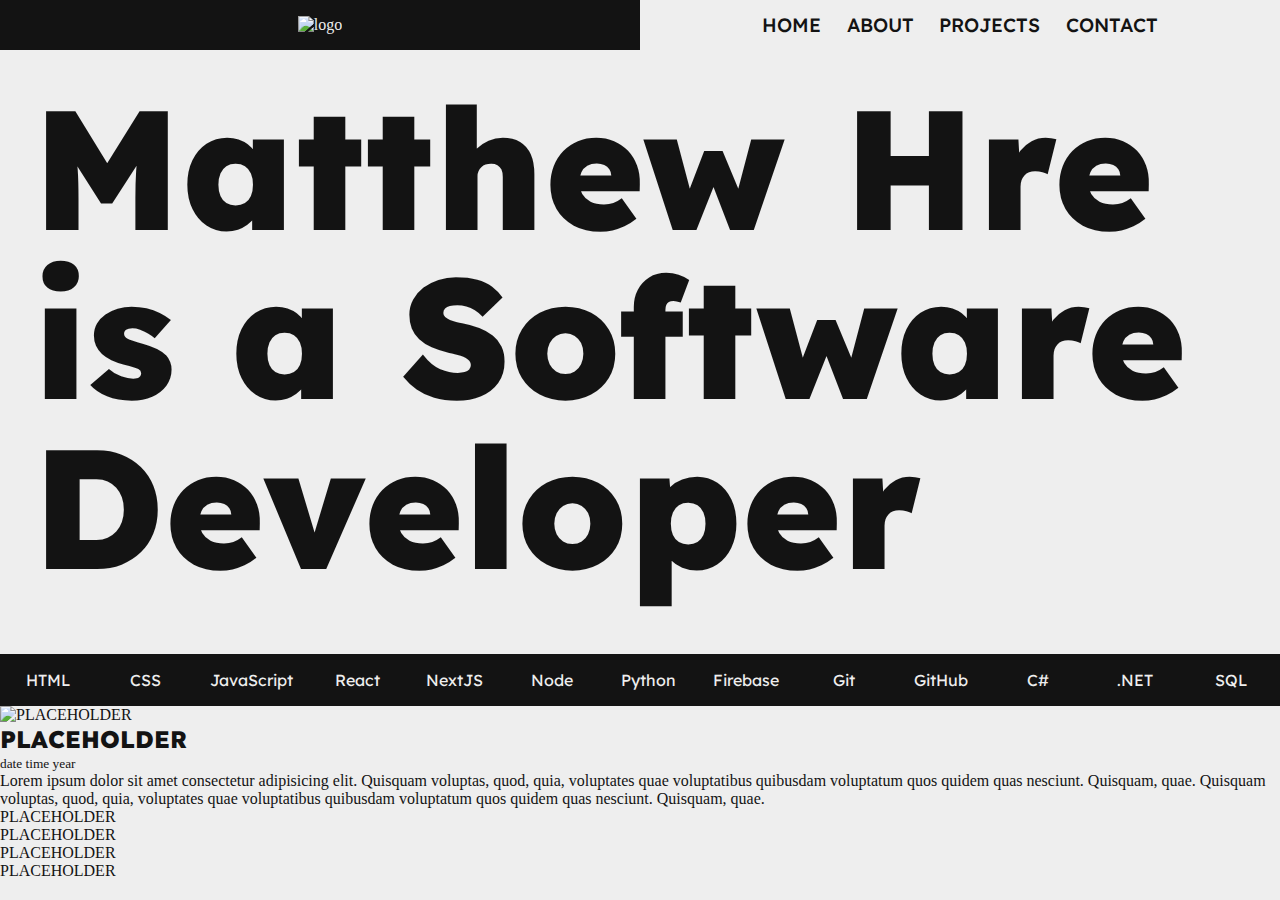
==== index.html @ 347c9e9a "added basic hero page" ====
<!DOCTYPE html>
<html lang="en">
  <head>
    <meta charset="UTF-8" />
    <meta http-equiv="X-UA-Compatible" content="IE=edge" />
    <meta name="viewport" content="width=device-width, initial-scale=1.0" />
    <link rel="stylesheet" href="/style/general.css" />
    <link rel="stylesheet" href="/style/index.css" />
    <title>Matthew Hre</title>
  </head>
  <body class="flex flex-column flex-center">
    <header>
      <div class="flex flex-center logo">
        <img src="/images/logo.png" alt="logo" />
      </div>
      <nav class="flex flex-center">
        <ul class="flex flex-row">
          <li><a href="/index.html">Home</a></li>
          <li><a href="/about.html">About</a></li>
          <li><a href="/projects.html">Projects</a></li>
          <li><a href="/contact.html">Contact</a></li>
        </ul>
      </nav>
    </header>
    <div class="hero">
      <h1>Matthew Hre is a Software Developer</h1>
    </div>
    <div class="technologies">
      <ul>
        <li>HTML</li>
        <li>CSS</li>
        <li>JavaScript</li>
        <li>React</li>
        <li>NextJS</li>
        <li>Node</li>
        <li>Python</li>
        <li>Firebase</li>
        <li>Git</li>
        <li>GitHub</li>
        <li>C#</li>
        <li>.NET</li>
        <li>SQL</li>
      </ul>
    </div>
    <main>
      <article>
        <img src="/images/PLACEHOLDER.jpg" alt="PLACEHOLDER" />
        <div>
          <h2>PLACEHOLDER</h2>
          <small>date time year</small>
          <p>
            Lorem ipsum dolor sit amet consectetur adipisicing elit. Quisquam
            voluptas, quod, quia, voluptates quae voluptatibus quibusdam
            voluptatum quos quidem quas nesciunt. Quisquam, quae. Quisquam
            voluptas, quod, quia, voluptates quae voluptatibus quibusdam
            voluptatum quos quidem quas nesciunt. Quisquam, quae.
          </p>
          <ul>
            <li>PLACEHOLDER</li>
            <li>PLACEHOLDER</li>
            <li>PLACEHOLDER</li>
            <li>PLACEHOLDER</li>
          </ul>
        </div>
      </article>
    </main>
  </body>
</html>
---- style/general.css ----
@import url("https://fonts.googleapis.com/css2?family=Lexend+Deca:wght@300;500;800&display=swap");

:root {
  --primary-color: #131313;
  --secondary-color: #eee;
  --primary-font: "Lexend Deca", sans-serif;
}

* {
  box-sizing: border-box;
  margin: 0;
  padding: 0;
  color: var(--primary-color);
}

body {
  background-color: var(--secondary-color);
}

h1,
h2,
h3,
h4,
h5,
h6 {
  font-family: "Lexend Deca", sans-serif;
  font-weight: 800;
}

.flex {
  display: flex;
}

.flex-column {
  flex-direction: column;
}

.flex-center {
  align-items: center;
  justify-content: center;
}

.flex-row {
  flex-direction: row;
}

header {
  display: grid;
  grid-template-columns: 1fr 1fr;
  grid-template-rows: 1fr;
  width: 100%;
}

header .logo {
  display: flex;
  align-items: center;
  justify-content: center;
  background-color: var(--primary-color);
}

header .logo img {
  color: var(--secondary-color);
}

header nav {
  display: flex;
  align-items: center;
  justify-content: center;
}

header nav ul {
  display: flex;
  align-items: center;
  justify-content: center;
}

header nav ul li {
  list-style: none;
  padding: 0.8rem;
}

header nav ul li a {
  text-decoration: none;
  text-transform: uppercase;
  font-size: 0.8rem;
  font-weight: 300;
  font-family: "Lexend Deca", sans-serif;
  color: var(--primary-color);
  font-size: 1.2rem;
  font-weight: 500;
}

header nav ul li a:hover {
  text-decoration: underline;
}

@media (max-width: 768px) {
  header {
    display: flex;
    flex-direction: column;
  }
  header .logo {
    width: 100%;
  }
  header nav {
    width: 100%;
  }
  header nav ul {
    display: flex;
    flex-direction: column;
    align-items: center;
    justify-content: center;
  }
  header nav ul li {
    padding: 1rem;
  }
}
---- style/index.css ----
:root {
  --primary-color: #131313;
  --secondary-color: #eee;
  --primary-font: "Lexend Deca", sans-serif;
}

.hero {
  padding: 2rem;
}

.hero h1 {
  font-size: clamp(4.375rem, 1.5461rem + 11.3158vw, 15.125rem);
  line-height: clamp(4.375rem, 1.5461rem + 11.3158vw, 15.125rem);
  padding-bottom: 2rem;
}

.technologies {
  background-color: var(--primary-color);
  width: 100%;
}

.technologies ul {
  display: flex;
  justify-content: space-around;
  padding: 0;
}

.technologies li {
  list-style: none;
  color: var(--secondary-color);
  padding: 1rem;
  font-family: var(--primary-font);
  width: 100%;
  text-align: center;
  transition: all 0.3s ease-in-out;
}

.technologies li:hover {
  background-color: var(--secondary-color);
  color: var(--primary-color);
  width: 150%;
  cursor: pointer;
}
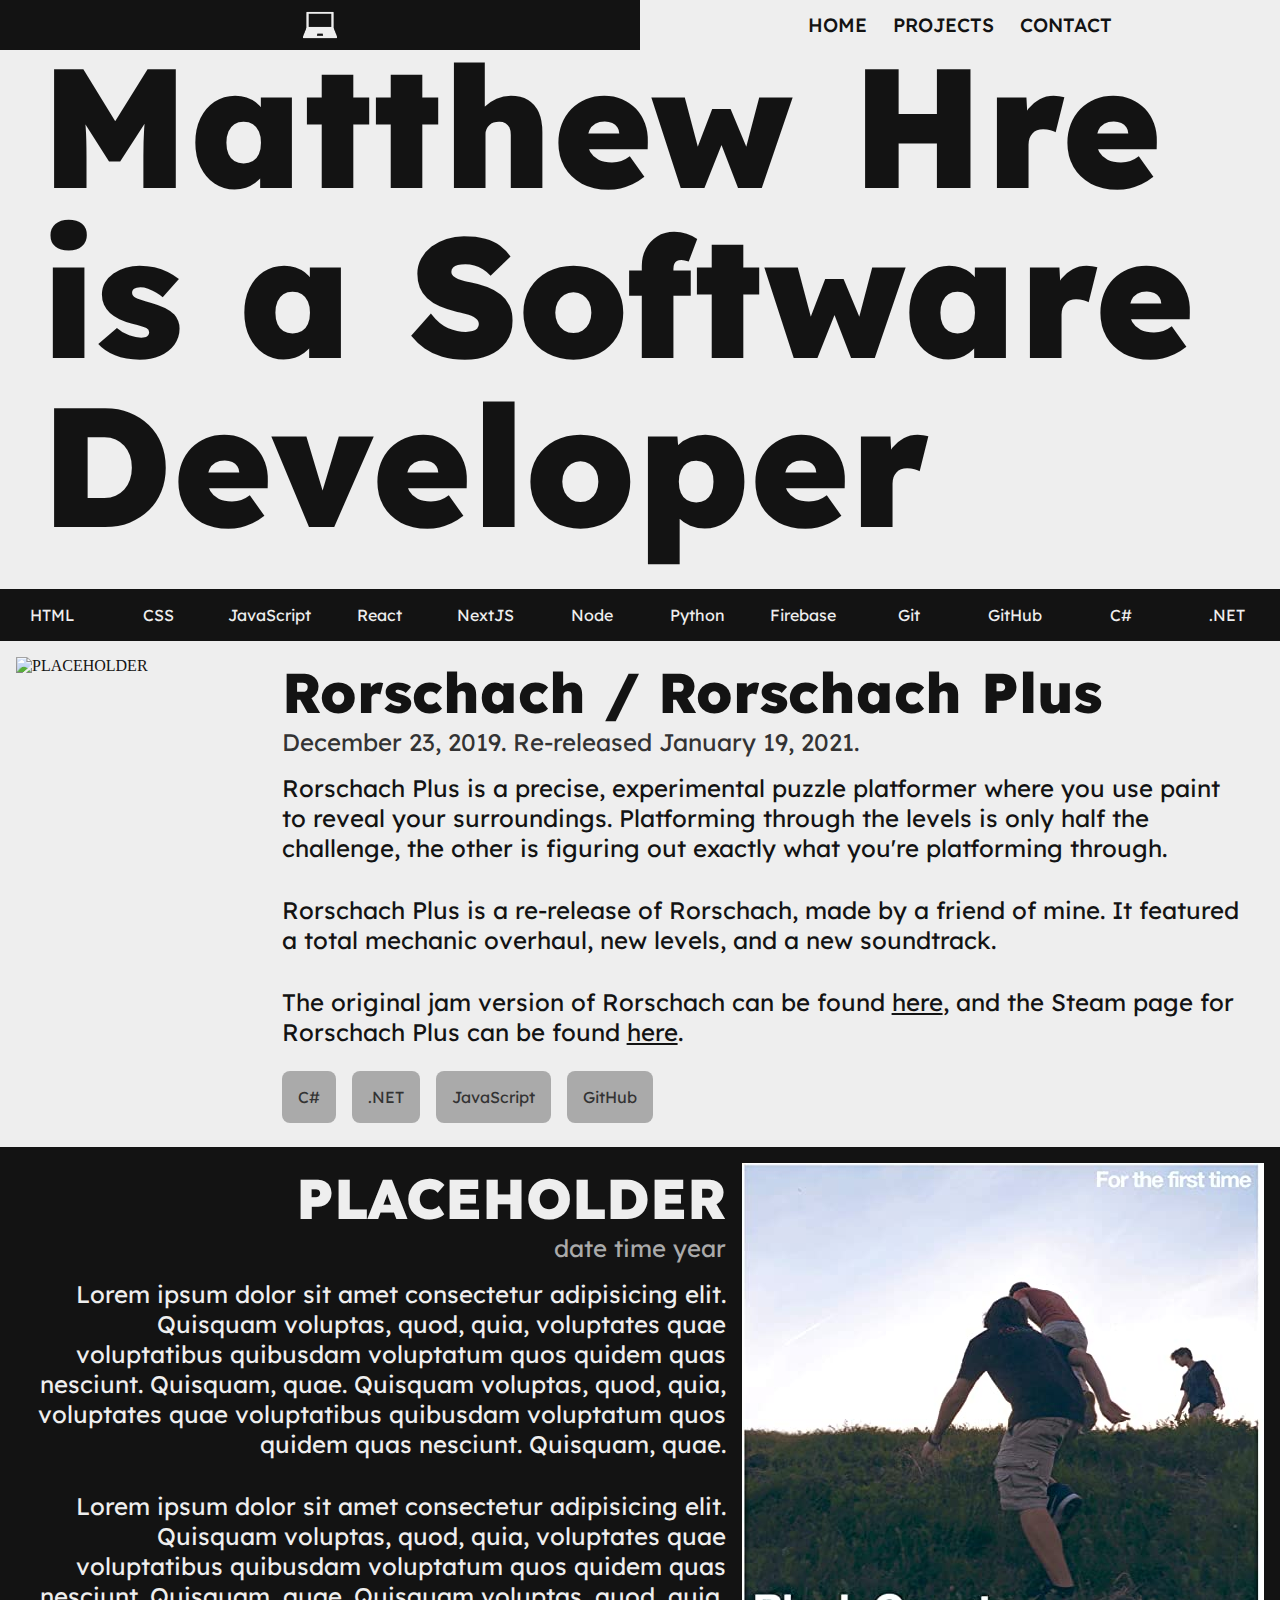
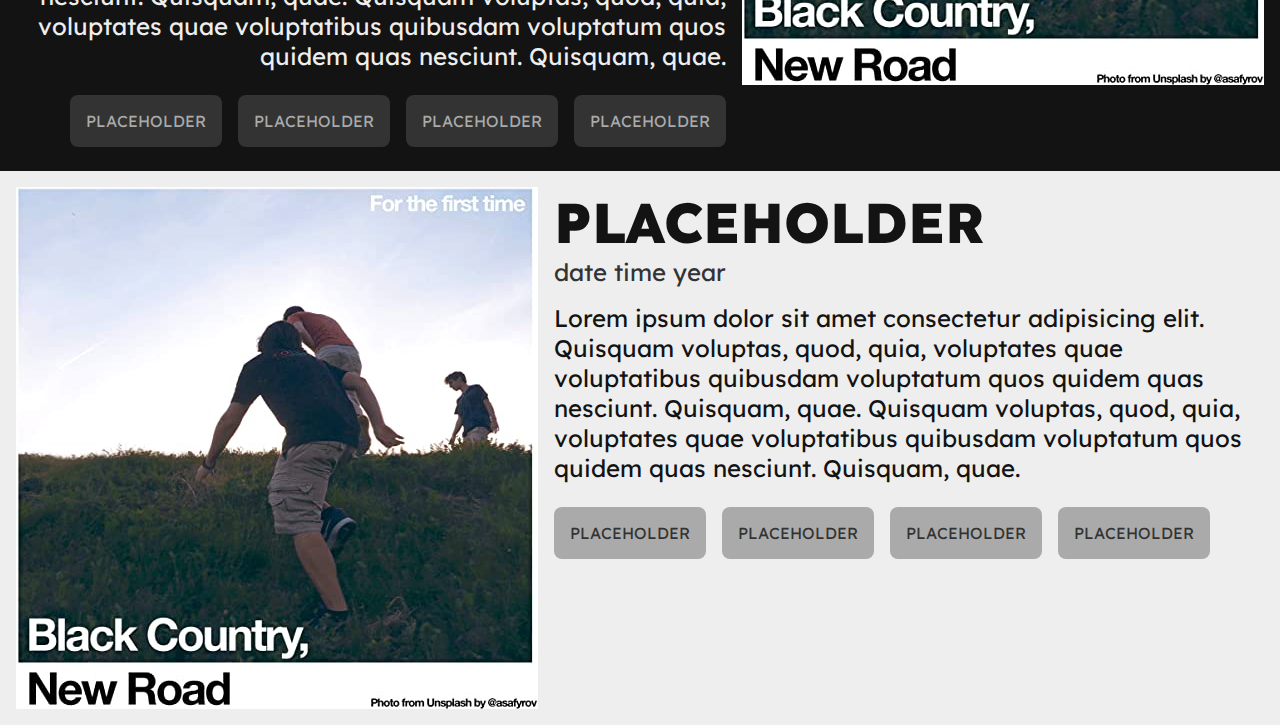
==== commit 24f4f5cd: "customized header and began adding content" ====
--- a/index.html
+++ b/index.html
@@ -6,18 +6,26 @@
     <meta name="viewport" content="width=device-width, initial-scale=1.0" />
     <link rel="stylesheet" href="/style/general.css" />
     <link rel="stylesheet" href="/style/index.css" />
+    <script>
+      /*https://css-tricks.com/styling-based-on-scroll-position/
+      this is the only js i'm using i swear.*/
+      const storeScroll = () => {
+        document.documentElement.dataset.scroll = window.scrollY;
+      };
+      document.addEventListener("scroll", storeScroll, { passive: true });
+      storeScroll();
+    </script>
     <title>Matthew Hre</title>
   </head>
   <body class="flex flex-column flex-center">
     <header>
       <div class="flex flex-center logo">
-        <img src="/images/logo.png" alt="logo" />
+        <img src="/images/laptop.png" alt="logo" />
       </div>
       <nav class="flex flex-center">
         <ul class="flex flex-row">
           <li><a href="/index.html">Home</a></li>
-          <li><a href="/about.html">About</a></li>
-          <li><a href="/projects.html">Projects</a></li>
+          <li><a href="#projects">Projects</a></li>
           <li><a href="/contact.html">Contact</a></li>
         </ul>
       </nav>
@@ -39,10 +47,75 @@
         <li>GitHub</li>
         <li>C#</li>
         <li>.NET</li>
-        <li>SQL</li>
       </ul>
     </div>
-    <main>
+    <main id="projects">
+      <article>
+        <img
+          src="https://img.itch.zone/aW1nLzk0NDA4MzYucG5n/original/RpDF6L.png"
+          alt="PLACEHOLDER"
+        />
+        <div>
+          <h2>Rorschach / Rorschach Plus</h2>
+          <small>December 23, 2019. Re-released January 19, 2021.</small>
+          <p>
+            Rorschach Plus is a precise, experimental puzzle platformer where
+            you use paint to reveal your surroundings. Platforming through the
+            levels is only half the challenge, the other is figuring out exactly
+            what you're platforming through.
+          </p>
+          <p>
+            Rorschach Plus is a re-release of Rorschach, made by a friend of
+            mine. It featured a total mechanic overhaul, new levels, and a new
+            soundtrack.
+          </p>
+          <p>
+            The original jam version of Rorschach can be found
+            <a href="https://whycardboard.itch.io/rorschach" target="_blank"
+              >here</a
+            >, and the Steam page for Rorschach Plus can be found
+            <a
+              href="https://store.steampowered.com/app/1499210/Rorschach_Plus/"
+              target="_blank"
+              >here</a
+            >.
+          </p>
+
+          <ul>
+            <li>C#</li>
+            <li>.NET</li>
+            <li>JavaScript</li>
+            <li>GitHub</li>
+          </ul>
+        </div>
+      </article>
+      <article>
+        <div>
+          <h2>PLACEHOLDER</h2>
+          <small>date time year</small>
+          <p>
+            Lorem ipsum dolor sit amet consectetur adipisicing elit. Quisquam
+            voluptas, quod, quia, voluptates quae voluptatibus quibusdam
+            voluptatum quos quidem quas nesciunt. Quisquam, quae. Quisquam
+            voluptas, quod, quia, voluptates quae voluptatibus quibusdam
+            voluptatum quos quidem quas nesciunt. Quisquam, quae.
+          </p>
+          <p>
+            Lorem ipsum dolor sit amet consectetur adipisicing elit. Quisquam
+            voluptas, quod, quia, voluptates quae voluptatibus quibusdam
+            voluptatum quos quidem quas nesciunt. Quisquam, quae. Quisquam
+            voluptas, quod, quia, voluptates quae voluptatibus quibusdam
+            voluptatum quos quidem quas nesciunt. Quisquam, quae.
+          </p>
+          <ul>
+            <li>PLACEHOLDER</li>
+            <li>PLACEHOLDER</li>
+            <li>PLACEHOLDER</li>
+            <li>PLACEHOLDER</li>
+          </ul>
+        </div>
+        <img src="/images/PLACEHOLDER.jpg" alt="PLACEHOLDER" />
+      </article>
       <article>
         <img src="/images/PLACEHOLDER.jpg" alt="PLACEHOLDER" />
         <div>
--- a/style/general.css
+++ b/style/general.css
@@ -11,6 +11,7 @@
   margin: 0;
   padding: 0;
   color: var(--primary-color);
+  scroll-behavior: smooth;
 }
 
 body {
@@ -49,6 +50,18 @@
   grid-template-columns: 1fr 1fr;
   grid-template-rows: 1fr;
   width: 100%;
+  position: fixed;
+  top: 0;
+  left: 0;
+  transition: 0.5s;
+}
+
+html:not([data-scroll="0"]) header {
+  top: -40px;
+}
+
+header:hover {
+  top: 0 !important;
 }
 
 header .logo {
@@ -60,12 +73,17 @@
 
 header .logo img {
   color: var(--secondary-color);
+  filter: invert(99%) sepia(7%) saturate(265%) hue-rotate(218deg)
+    brightness(115%) contrast(87%);
+  max-height: 50px;
+  padding: 0.5rem;
 }
 
 header nav {
   display: flex;
   align-items: center;
   justify-content: center;
+  background-color: var(--secondary-color);
 }
 
 header nav ul {
@@ -94,7 +112,7 @@
   text-decoration: underline;
 }
 
-@media (max-width: 768px) {
+@media (max-width: 1010px) {
   header {
     display: flex;
     flex-direction: column;
@@ -104,6 +122,7 @@
   }
   header nav {
     width: 100%;
+    border-bottom: 2px solid var(--primary-color);
   }
   header nav ul {
     display: flex;
@@ -114,4 +133,8 @@
   header nav ul li {
     padding: 1rem;
   }
+
+  html:not([data-scroll="0"]) header {
+    top: -90px;
+  }
 }
--- a/style/index.css
+++ b/style/index.css
@@ -1,17 +1,19 @@
 :root {
   --primary-color: #131313;
   --secondary-color: #eee;
+  --darker-color: #333;
+  --lighter-color: #aaa;
   --primary-font: "Lexend Deca", sans-serif;
 }
 
 .hero {
-  padding: 2rem;
+  padding: 2.5rem;
+  transition: all 0.3s ease-in-out;
 }
 
 .hero h1 {
   font-size: clamp(4.375rem, 1.5461rem + 11.3158vw, 15.125rem);
   line-height: clamp(4.375rem, 1.5461rem + 11.3158vw, 15.125rem);
-  padding-bottom: 2rem;
 }
 
 .technologies {
@@ -38,6 +40,121 @@
 .technologies li:hover {
   background-color: var(--secondary-color);
   color: var(--primary-color);
-  width: 150%;
   cursor: pointer;
 }
+
+main {
+  display: flex;
+  flex-direction: column;
+}
+
+article {
+  display: grid;
+  grid-template-columns: 1fr 4fr;
+  grid-template-rows: 1fr;
+  padding: 1rem;
+}
+
+article h2 {
+  font-family: var(--primary-font);
+  font-size: 3.5rem;
+  padding: 0 1rem;
+}
+
+article small {
+  font-family: var(--primary-font);
+  color: var(--darker-color);
+  font-size: 1.5rem;
+  width: 100%;
+  padding: 1rem;
+  padding-top: 0;
+}
+
+article p {
+  font-family: var(--primary-font);
+  font-size: 1.5rem;
+  padding: 1rem;
+}
+
+article ul {
+  display: flex;
+  flex-direction: row;
+  justify-content: flex-start;
+  padding: 0;
+  margin-left: 0.5rem;
+}
+
+article li {
+  list-style: none;
+  padding: 1rem;
+  font-family: var(--primary-font);
+  background-color: var(--lighter-color);
+  color: var(--darker-color);
+  margin: 0.5rem;
+  border-radius: 0.5rem;
+  text-align: center;
+  transition: all 0.3s ease-in-out;
+}
+
+article li:hover {
+  color: var(--primary-color);
+  cursor: pointer;
+}
+
+article:nth-child(even) {
+  background-color: var(--primary-color);
+  color: var(--secondary-color);
+  grid-template-columns: 4fr 1fr;
+}
+
+article:nth-child(even) h2,
+article:nth-child(even) p {
+  text-align: right;
+  color: var(--secondary-color);
+}
+
+article:nth-child(even) small {
+  float: right;
+  text-align: right;
+  color: var(--lighter-color);
+}
+
+article:nth-child(even) li {
+  background-color: var(--darker-color);
+  color: var(--lighter-color);
+}
+
+article:nth-child(even) ul {
+  justify-content: flex-end;
+  margin-right: 0.5rem;
+}
+
+@media (min-width: 1024px) {
+  .technologies li:hover {
+    width: 150%;
+  }
+}
+
+@media (max-width: 1010px) {
+  .technologies ul {
+    flex-wrap: wrap;
+  }
+
+  .technologies li {
+    width: 20%;
+  }
+
+  article {
+    grid-template-columns: 1fr;
+    grid-template-rows: 1fr 1fr;
+  }
+  html[data-scroll="0"] .hero {
+    padding-top: 8rem;
+  }
+}
+
+@media (max-width: 600px) {
+  .technologies li {
+    width: 30%;
+  }
+}
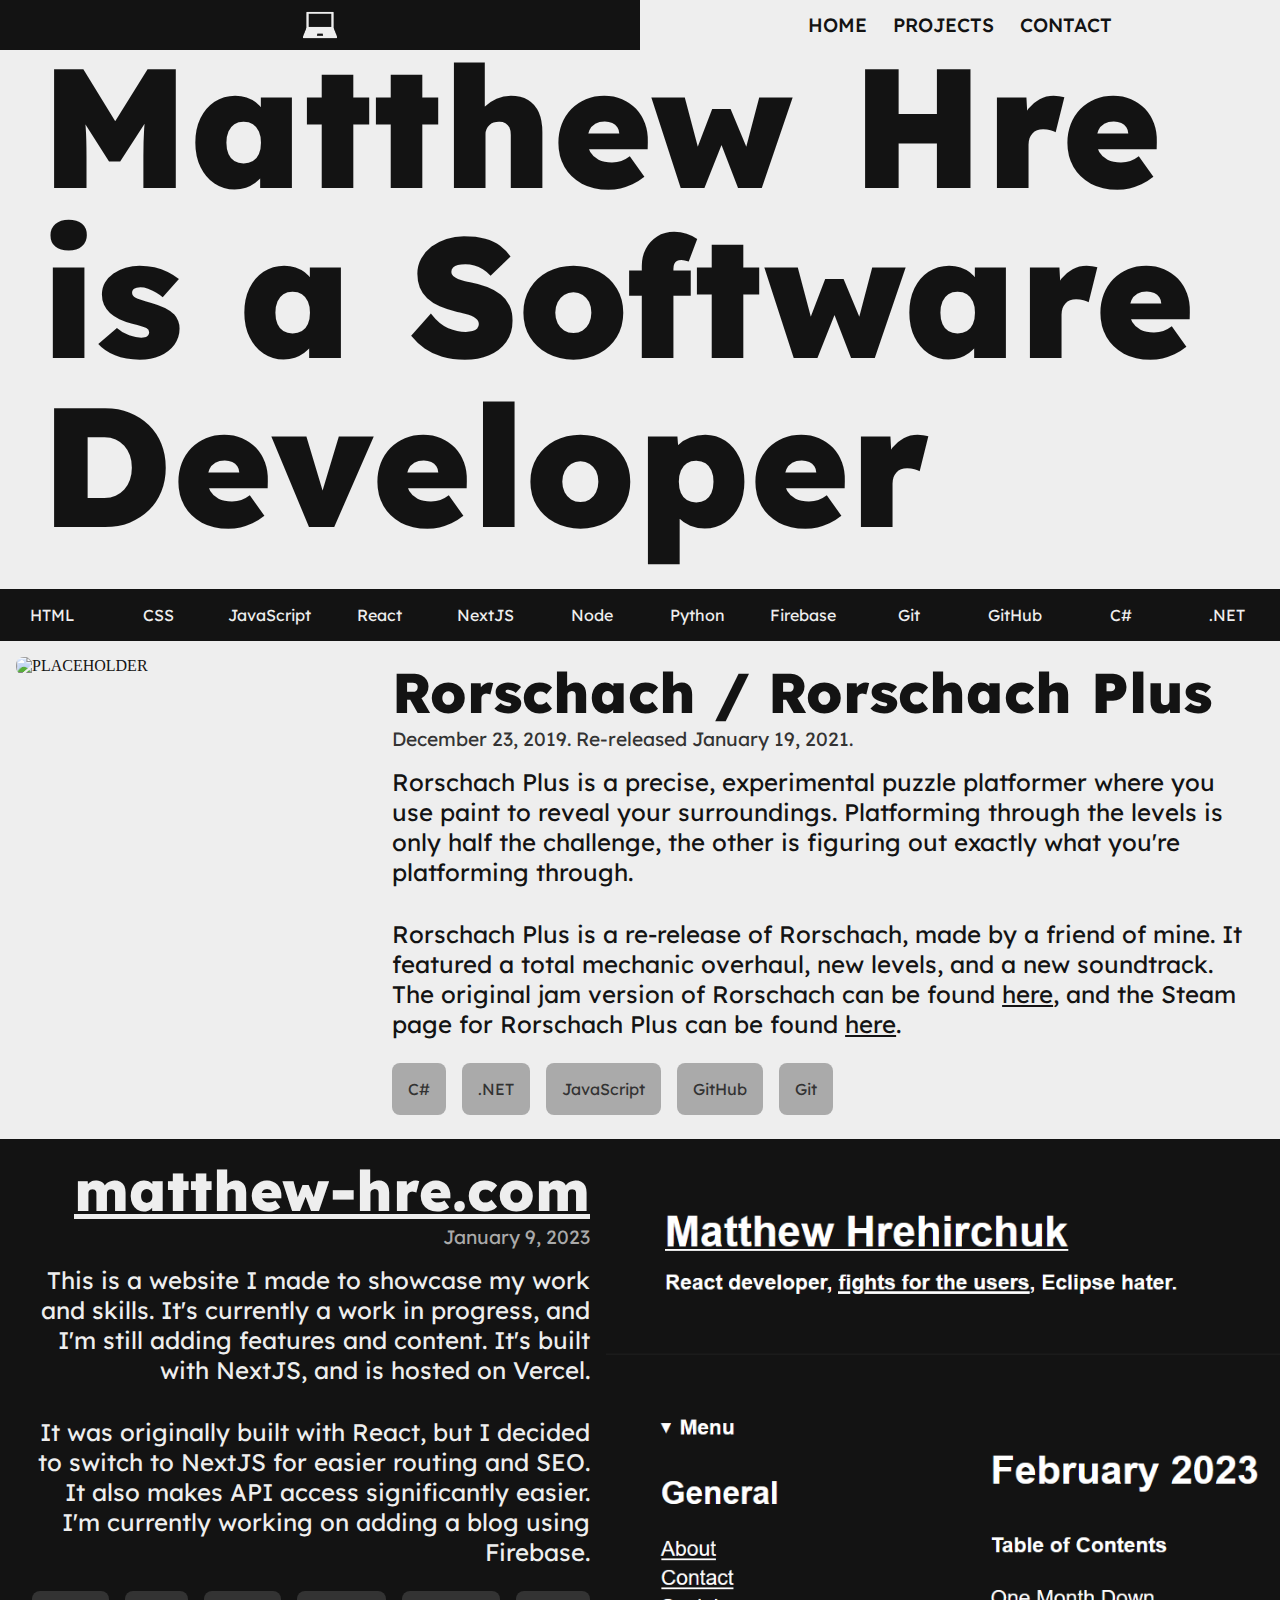
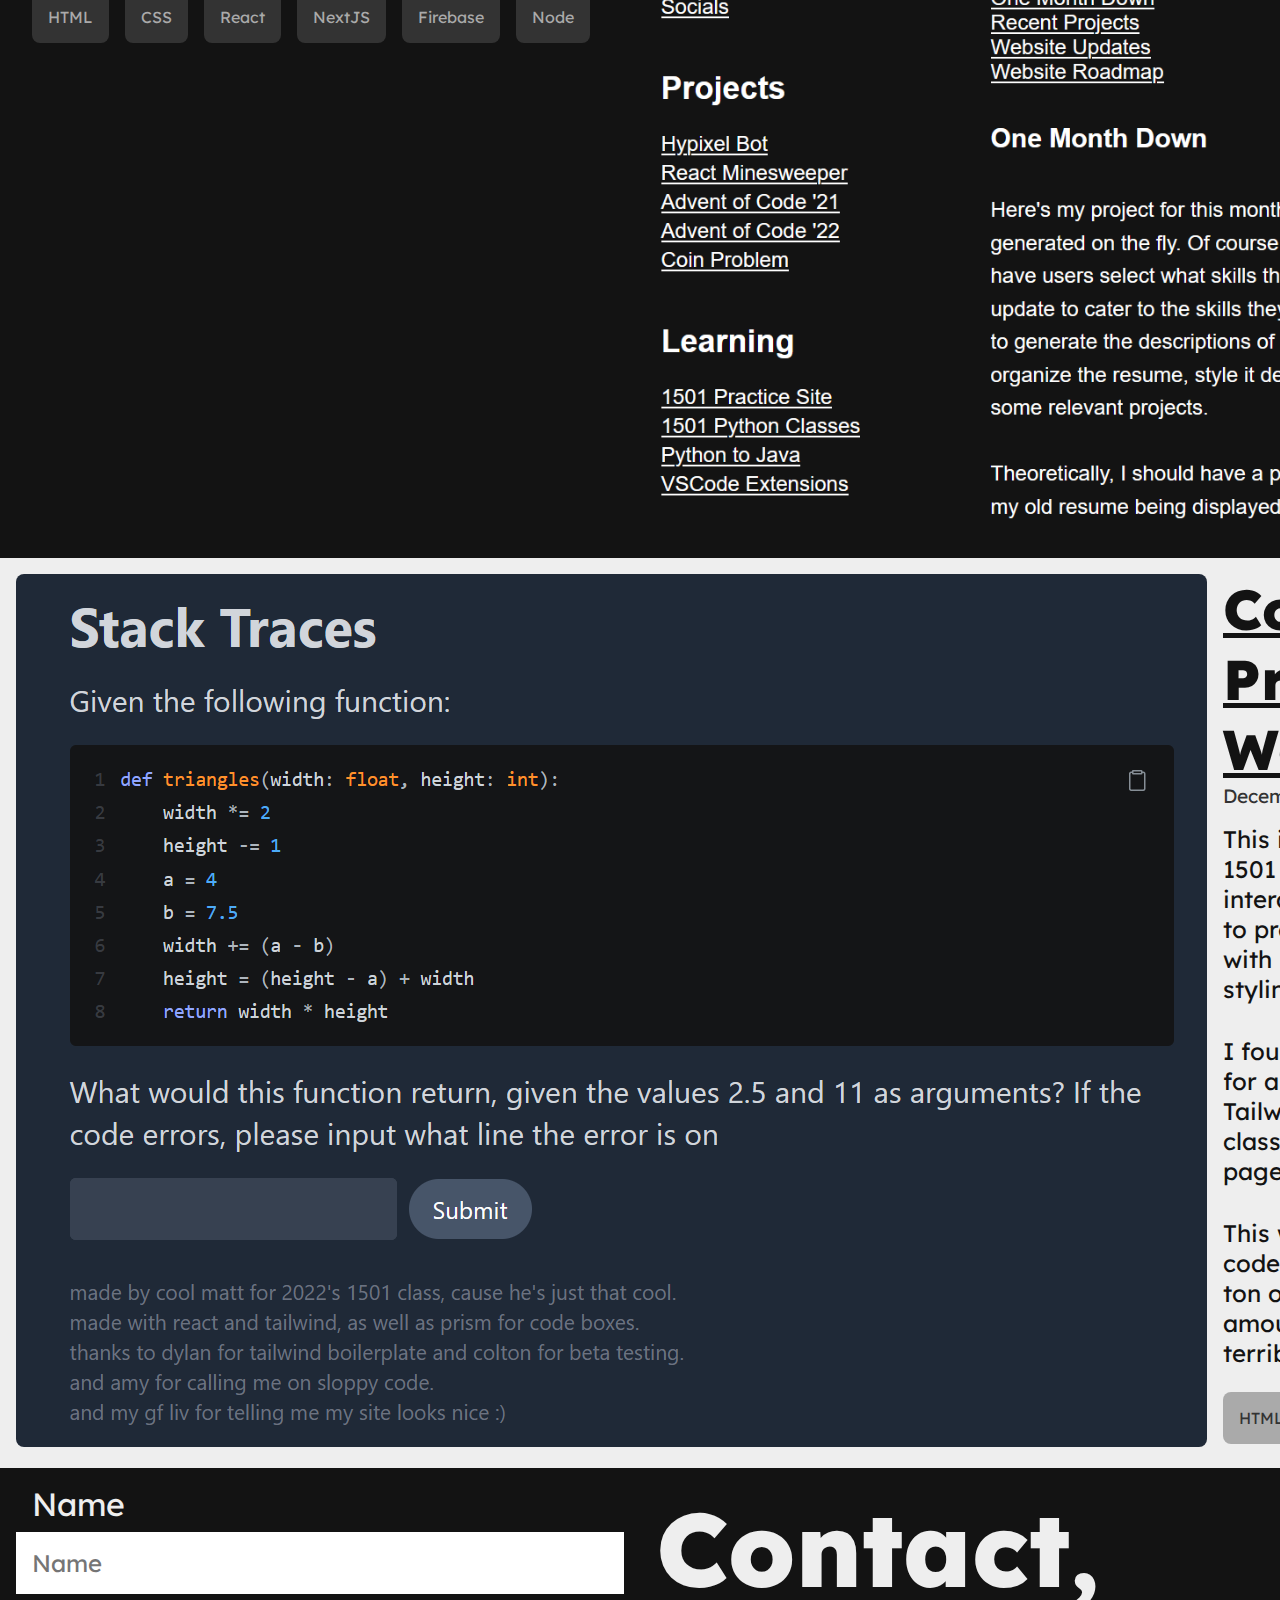
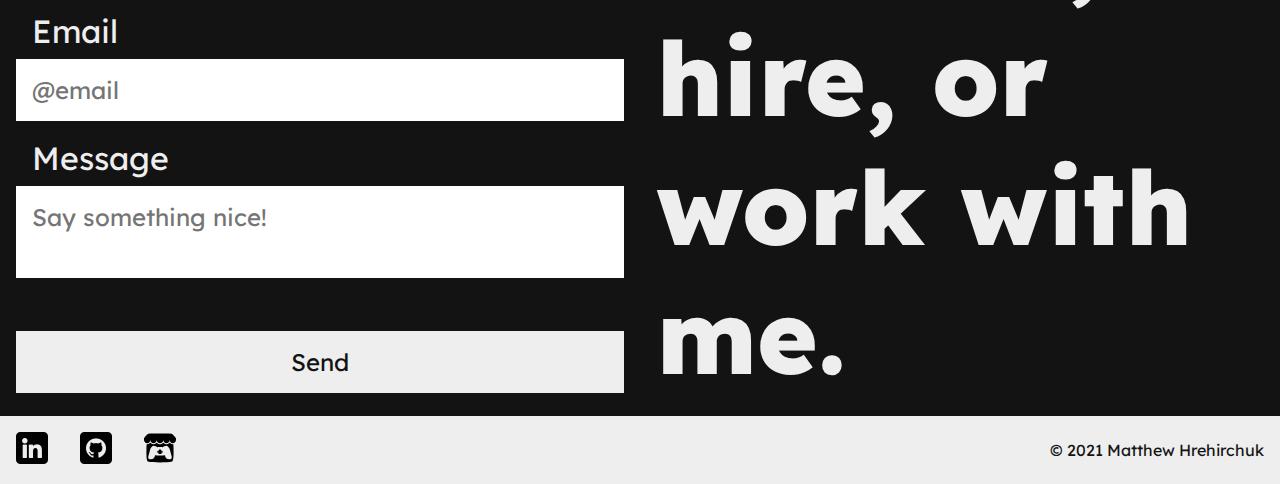
==== commit 25a1a2fd: "finished main page content???" ====
--- a/index.html
+++ b/index.html
@@ -9,9 +9,8 @@
     <script>
       /*https://css-tricks.com/styling-based-on-scroll-position/
       this is the only js i'm using i swear.*/
-      const storeScroll = () => {
-        document.documentElement.dataset.scroll = window.scrollY;
-      };
+      const storeScroll = () =>
+        (document.documentElement.dataset.scroll = window.scrollY);
       document.addEventListener("scroll", storeScroll, { passive: true });
       storeScroll();
     </script>
@@ -24,13 +23,13 @@
       </div>
       <nav class="flex flex-center">
         <ul class="flex flex-row">
-          <li><a href="/index.html">Home</a></li>
+          <li><a href="#hero">Home</a></li>
           <li><a href="#projects">Projects</a></li>
-          <li><a href="/contact.html">Contact</a></li>
+          <li><a href="#contact">Contact</a></li>
         </ul>
       </nav>
     </header>
-    <div class="hero">
+    <div class="hero" id="hero">
       <h1>Matthew Hre is a Software Developer</h1>
     </div>
     <div class="technologies">
@@ -67,10 +66,7 @@
           <p>
             Rorschach Plus is a re-release of Rorschach, made by a friend of
             mine. It featured a total mechanic overhaul, new levels, and a new
-            soundtrack.
-          </p>
-          <p>
-            The original jam version of Rorschach can be found
+            soundtrack. The original jam version of Rorschach can be found
             <a href="https://whycardboard.itch.io/rorschach" target="_blank"
               >here</a
             >, and the Steam page for Rorschach Plus can be found
@@ -86,56 +82,114 @@
             <li>.NET</li>
             <li>JavaScript</li>
             <li>GitHub</li>
+            <li>Git</li>
           </ul>
         </div>
       </article>
       <article>
         <div>
-          <h2>PLACEHOLDER</h2>
-          <small>date time year</small>
+          <h2>
+            <a href="https://www.matthew-hre.com" target="_blank"
+              >matthew-hre.com</a
+            >
+          </h2>
+          <small>January 9, 2023</small>
           <p>
-            Lorem ipsum dolor sit amet consectetur adipisicing elit. Quisquam
-            voluptas, quod, quia, voluptates quae voluptatibus quibusdam
-            voluptatum quos quidem quas nesciunt. Quisquam, quae. Quisquam
-            voluptas, quod, quia, voluptates quae voluptatibus quibusdam
-            voluptatum quos quidem quas nesciunt. Quisquam, quae.
+            This is a website I made to showcase my work and skills. It's
+            currently a work in progress, and I'm still adding features and
+            content. It's built with NextJS, and is hosted on Vercel.
           </p>
           <p>
-            Lorem ipsum dolor sit amet consectetur adipisicing elit. Quisquam
-            voluptas, quod, quia, voluptates quae voluptatibus quibusdam
-            voluptatum quos quidem quas nesciunt. Quisquam, quae. Quisquam
-            voluptas, quod, quia, voluptates quae voluptatibus quibusdam
-            voluptatum quos quidem quas nesciunt. Quisquam, quae.
+            It was originally built with React, but I decided to switch to
+            NextJS for easier routing and SEO. It also makes API access
+            significantly easier. I'm currently working on adding a blog using
+            Firebase.
           </p>
           <ul>
-            <li>PLACEHOLDER</li>
-            <li>PLACEHOLDER</li>
-            <li>PLACEHOLDER</li>
-            <li>PLACEHOLDER</li>
+            <li>HTML</li>
+            <li>CSS</li>
+            <li>React</li>
+            <li>NextJS</li>
+            <li>Firebase</li>
+            <li>Node</li>
           </ul>
         </div>
-        <img src="/images/PLACEHOLDER.jpg" alt="PLACEHOLDER" />
+        <img
+          src="/images/matthew-hre.png"
+          alt="a screenshot of the website www.matthew-hre.com"
+        />
       </article>
       <article>
-        <img src="/images/PLACEHOLDER.jpg" alt="PLACEHOLDER" />
+        <img
+          src="/images/1501.png"
+          alt="a screenshot of the practice website"
+        />
         <div>
-          <h2>PLACEHOLDER</h2>
-          <small>date time year</small>
+          <h2>
+            <a href="https://1501-practice-site.vercel.app/" target="_blank"
+              >Comp 1501 Practice Website</a
+            >
+          </h2>
+          <small>December 9, 2022</small>
           <p>
-            Lorem ipsum dolor sit amet consectetur adipisicing elit. Quisquam
-            voluptas, quod, quia, voluptates quae voluptatibus quibusdam
-            voluptatum quos quidem quas nesciunt. Quisquam, quae. Quisquam
-            voluptas, quod, quia, voluptates quae voluptatibus quibusdam
-            voluptatum quos quidem quas nesciunt. Quisquam, quae.
+            This is a website I made for my Comp 1501 class. It's a simple page
+            full of interactive Python practice problems to prepare for the
+            final exam. It's built with raw React, and uses Tailwind for
+            styling.
           </p>
+          <p>
+            I fought over how to style the page for a while, but eventually
+            settled on Tailwind. I'm not a huge fan of the class-based styling,
+            but for a simple page like this it works well.
+          </p>
+          <p>
+            This was also a fun exploration into code snippets for React. There
+            are a ton of libraries for this, and a good amount of them were
+            absolutely terrible.
+          </p>
+
           <ul>
-            <li>PLACEHOLDER</li>
-            <li>PLACEHOLDER</li>
-            <li>PLACEHOLDER</li>
-            <li>PLACEHOLDER</li>
+            <li>HTML</li>
+            <li>CSS</li>
+            <li>Tailwind</li>
+            <li>React</li>
+            <li>Python</li>
           </ul>
         </div>
       </article>
     </main>
+    <summary>
+      <fieldset id="contact">
+        <legend>Get in touch</legend>
+        <label>
+          <span>Name</span>
+          <input type="text" name="name" placeholder="Name" />
+        </label>
+        <label>
+          <span>Email</span>
+          <input type="email" name="email" placeholder="@email" />
+        </label>
+        <label>
+          <span>Message</span>
+          <textarea name="message" placeholder="Say something nice!"></textarea>
+        </label>
+        <button type="submit">Send</button>
+      </fieldset>
+      <h3>Contact, hire, or work with me.</h3>
+    </summary>
+    <footer>
+      <div class="flex flex-center">
+        <a href="#" target="_blank"
+          ><img src="/images/linkedin.png" alt="linkedin logo"
+        /></a>
+        <a href="#" target="_blank"
+          ><img src="/images/github.png" alt="github logo"
+        /></a>
+        <a href="#" target="_blank"
+          ><img src="/images/itchio.svg" alt="itch.io logo"
+        /></a>
+      </div>
+      <p>&copy; 2021 Matthew Hrehirchuk</p>
+    </footer>
   </body>
 </html>
--- a/style/general.css
+++ b/style/general.css
@@ -112,6 +112,27 @@
   text-decoration: underline;
 }
 
+footer {
+  display: flex;
+  flex-direction: row;
+  justify-content: space-between;
+  align-items: center;
+  padding: 1rem;
+  width: 100%;
+  font-family: var(--primary-font);
+}
+
+footer a {
+  color: var(--primary-color);
+  margin-right: 2rem;
+  transition: all 0.3s ease-in-out;
+}
+
+footer img {
+  width: 2rem;
+  height: 2rem;
+}
+
 @media (max-width: 1010px) {
   header {
     display: flex;
--- a/style/index.css
+++ b/style/index.css
@@ -49,10 +49,16 @@
 }
 
 article {
-  display: grid;
-  grid-template-columns: 1fr 4fr;
-  grid-template-rows: 1fr;
-  padding: 1rem;
+  display: flex;
+  flex-direction: row;
+  padding: 1rem;
+}
+
+article img {
+  width: 100%;
+  height: 100%;
+  object-fit: cover;
+  border-radius: 0.5rem;
 }
 
 article h2 {
@@ -64,7 +70,7 @@
 article small {
   font-family: var(--primary-font);
   color: var(--darker-color);
-  font-size: 1.5rem;
+  font-size: 1.2rem;
   width: 100%;
   padding: 1rem;
   padding-top: 0;
@@ -96,18 +102,14 @@
   transition: all 0.3s ease-in-out;
 }
 
-article li:hover {
-  color: var(--primary-color);
-  cursor: pointer;
-}
-
 article:nth-child(even) {
   background-color: var(--primary-color);
   color: var(--secondary-color);
-  grid-template-columns: 4fr 1fr;
+  grid-template-columns: 2fr 1fr;
 }
 
 article:nth-child(even) h2,
+article:nth-child(even) h2 a,
 article:nth-child(even) p {
   text-align: right;
   color: var(--secondary-color);
@@ -135,6 +137,91 @@
   }
 }
 
+summary {
+  display: grid;
+  grid-template-columns: 1fr 1fr;
+  grid-template-rows: 1fr;
+  width: 100%;
+  background-color: var(--primary-color);
+}
+
+summary h3 {
+  font-family: var(--primary-font);
+  font-size: clamp(6rem, 4.3696rem + 2.6087vw, 7.5rem);
+  padding: 1rem;
+  color: var(--secondary-color);
+}
+
+summary fieldset {
+  width: 100%;
+  border: none;
+  padding: 1rem;
+}
+
+summary fieldset legend {
+  display: none;
+}
+
+summary fieldset label span {
+  font-family: var(--primary-font);
+  font-size: 2rem;
+  padding: 1rem;
+  color: var(--secondary-color);
+  margin-right: 1rem;
+}
+
+summary fieldset input {
+  width: 100%;
+  padding: 1rem;
+  margin-bottom: 1rem;
+  margin-top: 0.5rem;
+  font-family: var(--primary-font);
+  font-size: 1.5rem;
+  border: none;
+  border-bottom: 1px solid var(--primary-color);
+  transition: all 0.3s ease-in-out;
+}
+
+summary fieldset input:focus {
+  outline: none;
+  border-bottom: 1px solid var(--secondary-color);
+}
+
+summary fieldset textarea {
+  width: 100%;
+  padding: 1rem;
+  margin-top: 0.5rem;
+  resize: none;
+  font-family: var(--primary-font);
+  font-size: 1.5rem;
+  border: none;
+  border-bottom: 1px solid var(--primary-color);
+  transition: all 0.3s ease-in-out;
+}
+
+summary fieldset textarea:focus {
+  outline: none;
+  border-bottom: 1px solid var(--secondary-color);
+}
+
+summary fieldset button {
+  width: 100%;
+  padding: 1rem;
+  font-family: var(--primary-font);
+  font-size: 1.5rem;
+  border: none;
+  background-color: var(--secondary-color);
+  color: var(--primary-color);
+  transition: all 0.3s ease-in-out;
+  margin-top: 3rem;
+}
+
+summary fieldset button:hover {
+  background-color: var(--darker-color);
+  color: var(--secondary-color);
+  cursor: pointer;
+}
+
 @media (max-width: 1010px) {
   .technologies ul {
     flex-wrap: wrap;
@@ -144,12 +231,54 @@
     width: 20%;
   }
 
-  article {
-    grid-template-columns: 1fr;
-    grid-template-rows: 1fr 1fr;
-  }
+  article,
+  article:nth-child(even) {
+    flex-direction: column;
+  }
+
+  article:nth-child(even) h2,
+  article:nth-child(even) h2 a,
+  article:nth-child(even) p {
+    text-align: left;
+    color: var(--secondary-color);
+  }
+
+  article:nth-child(even) small {
+    float: left;
+    text-align: left;
+    color: var(--lighter-color);
+  }
+
+  article:nth-child(even) ul {
+    justify-content: flex-start;
+    margin-right: 0.5rem;
+  }
+
+  article:nth-child(even) {
+    flex-direction: column-reverse;
+  }
+
+  article img {
+    max-width: 90%;
+    margin: 0 auto;
+  }
+
   html[data-scroll="0"] .hero {
     padding-top: 8rem;
+  }
+
+  article ul {
+    flex-wrap: wrap;
+  }
+
+  summary {
+    display: flex;
+    flex-direction: column-reverse;
+  }
+
+  summary h3 {
+    font-size: 3rem;
+    padding: 1rem;
   }
 }
 
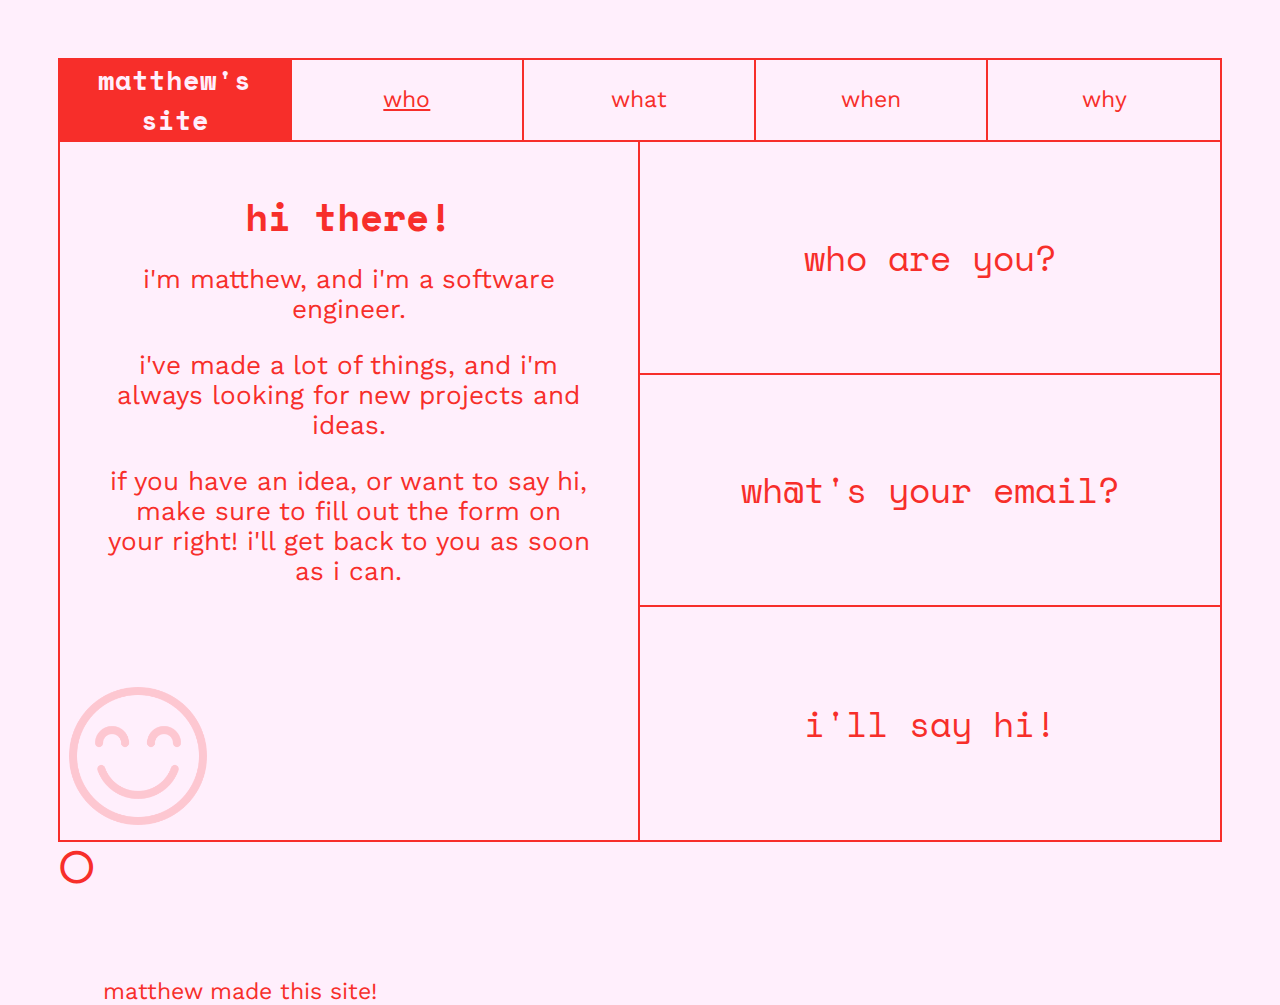
==== commit 5c31488b: "moved some files around:" ====
--- a/index.html
+++ b/index.html
@@ -4,192 +4,66 @@
     <meta charset="UTF-8" />
     <meta http-equiv="X-UA-Compatible" content="IE=edge" />
     <meta name="viewport" content="width=device-width, initial-scale=1.0" />
-    <link rel="stylesheet" href="/style/general.css" />
-    <link rel="stylesheet" href="/style/index.css" />
-    <script>
-      /*https://css-tricks.com/styling-based-on-scroll-position/
-      this is the only js i'm using i swear.*/
-      const storeScroll = () =>
-        (document.documentElement.dataset.scroll = window.scrollY);
-      document.addEventListener("scroll", storeScroll, { passive: true });
-      storeScroll();
-    </script>
-    <title>Matthew Hre</title>
+
+    <link rel="stylesheet" href="style/general.css" />
+    <link rel="stylesheet" href="style/index.css" />
+    <link rel="stylesheet" href="style/media/index.css" />
+    <title>new idea</title>
   </head>
-  <body class="flex flex-column flex-center">
-    <header>
-      <div class="flex flex-center logo">
-        <img src="/images/laptop.png" alt="logo" />
+  <body id="top">
+    <main>
+      <div class="nav-item">
+        <h1>matthew's site</h1>
       </div>
-      <nav class="flex flex-center">
-        <ul class="flex flex-row">
-          <li><a href="#hero">Home</a></li>
-          <li><a href="#projects">Projects</a></li>
-          <li><a href="#contact">Contact</a></li>
-        </ul>
-      </nav>
-    </header>
-    <div class="hero" id="hero">
-      <h1>Matthew Hre is a Software Developer</h1>
-    </div>
-    <div class="technologies">
-      <ul>
-        <li>HTML</li>
-        <li>CSS</li>
-        <li>JavaScript</li>
-        <li>React</li>
-        <li>NextJS</li>
-        <li>Node</li>
-        <li>Python</li>
-        <li>Firebase</li>
-        <li>Git</li>
-        <li>GitHub</li>
-        <li>C#</li>
-        <li>.NET</li>
-      </ul>
-    </div>
-    <main id="projects">
-      <article>
-        <img
-          src="https://img.itch.zone/aW1nLzk0NDA4MzYucG5n/original/RpDF6L.png"
-          alt="PLACEHOLDER"
-        />
-        <div>
-          <h2>Rorschach / Rorschach Plus</h2>
-          <small>December 23, 2019. Re-released January 19, 2021.</small>
-          <p>
-            Rorschach Plus is a precise, experimental puzzle platformer where
-            you use paint to reveal your surroundings. Platforming through the
-            levels is only half the challenge, the other is figuring out exactly
-            what you're platforming through.
-          </p>
-          <p>
-            Rorschach Plus is a re-release of Rorschach, made by a friend of
-            mine. It featured a total mechanic overhaul, new levels, and a new
-            soundtrack. The original jam version of Rorschach can be found
-            <a href="https://whycardboard.itch.io/rorschach" target="_blank"
-              >here</a
-            >, and the Steam page for Rorschach Plus can be found
-            <a
-              href="https://store.steampowered.com/app/1499210/Rorschach_Plus/"
-              target="_blank"
-              >here</a
-            >.
-          </p>
+      <a class="nav-item active" href="#top"> who </a>
+      <a class="nav-item" href="pages/what.html"> what </a>
+      <a class="nav-item" href="pages/when.html"> when </a>
+      <a class="nav-item" href="pages/why.html"> why </a>
+      <article class="center">
+        <h2>hi there!</h2>
+        <p>i'm matthew, and i'm a software engineer.</p>
+        <p>
+          i've made a lot of things, and i'm always looking for new projects and
+          ideas.
+        </p>
 
-          <ul>
-            <li>C#</li>
-            <li>.NET</li>
-            <li>JavaScript</li>
-            <li>GitHub</li>
-            <li>Git</li>
-          </ul>
+        <p>
+          if you have an idea, or want to say hi, make sure to fill out the form
+          <span class="on-right">on your right</span
+          ><span class="below">below</span>! i'll get back to you as soon as i
+          can.
+        </p>
+        <div class="bottom-left no-border">
+          <img
+            src="images/happiness.png"
+            alt="a smiley face"
+            class="spin icon-large"
+          />
         </div>
       </article>
-      <article>
-        <div>
-          <h2>
-            <a href="https://www.matthew-hre.com" target="_blank"
-              >matthew-hre.com</a
-            >
-          </h2>
-          <small>January 9, 2023</small>
-          <p>
-            This is a website I made to showcase my work and skills. It's
-            currently a work in progress, and I'm still adding features and
-            content. It's built with NextJS, and is hosted on Vercel.
-          </p>
-          <p>
-            It was originally built with React, but I decided to switch to
-            NextJS for easier routing and SEO. It also makes API access
-            significantly easier. I'm currently working on adding a blog using
-            Firebase.
-          </p>
-          <ul>
-            <li>HTML</li>
-            <li>CSS</li>
-            <li>React</li>
-            <li>NextJS</li>
-            <li>Firebase</li>
-            <li>Node</li>
-          </ul>
-        </div>
-        <img
-          src="/images/matthew-hre.png"
-          alt="a screenshot of the website www.matthew-hre.com"
+      <form>
+        <label for="name">who are you?</label>
+        <input
+          type="text"
+          placeholder="who are you?"
+          id="name"
+          name="name"
+          required
         />
-      </article>
-      <article>
-        <img
-          src="/images/1501.png"
-          alt="a screenshot of the practice website"
+        <label for="email">wh@t's your email?</label>
+        <input
+          type="text"
+          placeholder="wh@t's your email?"
+          id="email"
+          name="email"
+          required
         />
-        <div>
-          <h2>
-            <a href="https://1501-practice-site.vercel.app/" target="_blank"
-              >Comp 1501 Practice Website</a
-            >
-          </h2>
-          <small>December 9, 2022</small>
-          <p>
-            This is a website I made for my Comp 1501 class. It's a simple page
-            full of interactive Python practice problems to prepare for the
-            final exam. It's built with raw React, and uses Tailwind for
-            styling.
-          </p>
-          <p>
-            I fought over how to style the page for a while, but eventually
-            settled on Tailwind. I'm not a huge fan of the class-based styling,
-            but for a simple page like this it works well.
-          </p>
-          <p>
-            This was also a fun exploration into code snippets for React. There
-            are a ton of libraries for this, and a good amount of them were
-            absolutely terrible.
-          </p>
-
-          <ul>
-            <li>HTML</li>
-            <li>CSS</li>
-            <li>Tailwind</li>
-            <li>React</li>
-            <li>Python</li>
-          </ul>
-        </div>
-      </article>
+        <input type="submit" value="i'll say hi!" />
+      </form>
     </main>
-    <summary>
-      <fieldset id="contact">
-        <legend>Get in touch</legend>
-        <label>
-          <span>Name</span>
-          <input type="text" name="name" placeholder="Name" />
-        </label>
-        <label>
-          <span>Email</span>
-          <input type="email" name="email" placeholder="@email" />
-        </label>
-        <label>
-          <span>Message</span>
-          <textarea name="message" placeholder="Say something nice!"></textarea>
-        </label>
-        <button type="submit">Send</button>
-      </fieldset>
-      <h3>Contact, hire, or work with me.</h3>
-    </summary>
     <footer>
-      <div class="flex flex-center">
-        <a href="#" target="_blank"
-          ><img src="/images/linkedin.png" alt="linkedin logo"
-        /></a>
-        <a href="#" target="_blank"
-          ><img src="/images/github.png" alt="github logo"
-        /></a>
-        <a href="#" target="_blank"
-          ><img src="/images/itchio.svg" alt="itch.io logo"
-        /></a>
-      </div>
-      <p>&copy; 2021 Matthew Hrehirchuk</p>
+      <span>○</span>
+      <small>matthew made this site!</small>
     </footer>
   </body>
 </html>
--- a/style/general.css
+++ b/style/general.css
@@ -1,161 +1,210 @@
-@import url("https://fonts.googleapis.com/css2?family=Lexend+Deca:wght@300;500;800&display=swap");
+@import url("https://fonts.googleapis.com/css2?family=Space+Mono&family=Work+Sans&display=swap");
 
 :root {
-  --primary-color: #131313;
-  --secondary-color: #eee;
-  --primary-font: "Lexend Deca", sans-serif;
+  --primary: #f72e2a;
+  --secondary: #ffeffc;
 }
 
 * {
-  box-sizing: border-box;
   margin: 0;
   padding: 0;
-  color: var(--primary-color);
-  scroll-behavior: smooth;
+  box-sizing: border-box;
+  border-collapse: collapse;
+  font-family: "Work Sans", sans-serif;
+  font-size: 1.2rem;
+  color: var(--primary);
 }
 
 body {
-  background-color: var(--secondary-color);
-}
-
-h1,
-h2,
-h3,
-h4,
-h5,
-h6 {
-  font-family: "Lexend Deca", sans-serif;
-  font-weight: 800;
+  padding: 2.5em;
+  overflow: hidden;
+  background-color: var(--secondary);
+  transition: all 0.5s ease;
+}
+
+main,
+div,
+article,
+.nav-item {
+  border: 2px solid var(--primary);
+}
+
+.no-border {
+  border: 0;
+}
+
+a:hover,
+a:focus {
+  border-bottom: 2px solid var(--primary);
+  outline: none;
+}
+
+.active {
+  text-decoration: underline;
+}
+
+a {
+  text-decoration: none;
+  color: var(--primary);
+}
+
+article a {
+  text-decoration: underline;
+  font-size: 1em;
+}
+
+article a:hover {
+  color: var(--secondary);
+  background: var(--primary);
 }
 
 .flex {
   display: flex;
 }
 
-.flex-column {
-  flex-direction: column;
-}
-
-.flex-center {
-  align-items: center;
-  justify-content: center;
-}
-
 .flex-row {
   flex-direction: row;
 }
 
-header {
+.flex-col {
+  flex-direction: column;
+}
+
+.flex-center {
+  justify-content: center;
+  align-items: center;
+}
+
+.flex-width {
+  width: 100%;
+}
+
+main {
   display: grid;
-  grid-template-columns: 1fr 1fr;
-  grid-template-rows: 1fr;
+  grid-template-columns: repeat(10, 1fr);
+  grid-template-rows: 1fr 3fr 3fr 3fr;
   width: 100%;
-  position: fixed;
-  top: 0;
-  left: 0;
-  transition: 0.5s;
-}
-
-html:not([data-scroll="0"]) header {
-  top: -40px;
-}
-
-header:hover {
-  top: 0 !important;
-}
-
-header .logo {
+  height: calc(100vh - 5em);
+}
+
+.nav-item {
+  appearance: none;
+
+  grid-column: span 2;
+  border-left: 0;
+  border-top: 0;
+
   display: flex;
+  justify-content: center;
   align-items: center;
-  justify-content: center;
-  background-color: var(--primary-color);
-}
-
-header .logo img {
-  color: var(--secondary-color);
-  filter: invert(99%) sepia(7%) saturate(265%) hue-rotate(218deg)
-    brightness(115%) contrast(87%);
-  max-height: 50px;
-  padding: 0.5rem;
-}
-
-header nav {
+}
+
+.nav-item:first-child,
+.nav-item:first-child h1 {
+  font-family: "Space Mono", monospace;
+  font-size: clamp(1.3rem, 1.2474rem + 0.2105vw, 1.5rem);
+  background: var(--primary);
+  color: var(--secondary);
+  text-align: center;
+}
+
+/* last child wasnt working */
+.nav-item:nth-child(5) {
+  border-right: 0;
+}
+
+article {
+  grid-column: span 5;
+  grid-row: span 3;
+  border-left: 0;
+  border-top: 0;
+  border-bottom: 0;
   display: flex;
+  flex-direction: column;
   align-items: center;
-  justify-content: center;
-  background-color: var(--secondary-color);
-}
-
-header nav ul {
-  display: flex;
-  align-items: center;
-  justify-content: center;
-}
-
-header nav ul li {
-  list-style: none;
-  padding: 0.8rem;
-}
-
-header nav ul li a {
-  text-decoration: none;
-  text-transform: uppercase;
-  font-size: 0.8rem;
-  font-weight: 300;
-  font-family: "Lexend Deca", sans-serif;
-  color: var(--primary-color);
-  font-size: 1.2rem;
-  font-weight: 500;
-}
-
-header nav ul li a:hover {
-  text-decoration: underline;
+  padding: 2em;
+  overflow: auto;
+}
+
+article p {
+  font-size: clamp(1.25rem, 1.1842rem + 0.2632vw, 1.5rem);
+  text-align: center;
+  margin-bottom: 1em;
+}
+
+.center {
+  text-align: center;
+}
+
+h2 {
+  font-size: 2rem;
+  font-family: "Space Mono", monospace;
+  margin-bottom: 0.5em;
+}
+
+.nav-item:focus {
+  box-sizing: border-box;
+  border: 5px solid var(--primary);
+  border-bottom: 7px solid var(--primary);
+  border-right: 7px solid var(--primary);
+  outline: none;
+}
+
+.nav-item:hover {
+  color: var(--secondary);
+  background: var(--primary);
+  cursor: pointer;
+}
+
+.nav-item:hover nav-item:first-child {
+  color: var(--primary);
+  background: var(--secondary);
 }
 
 footer {
-  display: flex;
-  flex-direction: row;
-  justify-content: space-between;
-  align-items: center;
-  padding: 1rem;
   width: 100%;
-  font-family: var(--primary-font);
-}
-
-footer a {
-  color: var(--primary-color);
-  margin-right: 2rem;
-  transition: all 0.3s ease-in-out;
-}
-
-footer img {
-  width: 2rem;
-  height: 2rem;
-}
-
-@media (max-width: 1010px) {
-  header {
-    display: flex;
-    flex-direction: column;
-  }
-  header .logo {
-    width: 100%;
-  }
-  header nav {
-    width: 100%;
-    border-bottom: 2px solid var(--primary-color);
-  }
-  header nav ul {
-    display: flex;
-    flex-direction: column;
-    align-items: center;
-    justify-content: center;
-  }
-  header nav ul li {
-    padding: 1rem;
-  }
-
-  html:not([data-scroll="0"]) header {
-    top: -90px;
-  }
-}
+  margin-top: -4px;
+}
+
+footer small {
+  position: relative;
+  bottom: -5em;
+  transition-duration: 0.5s;
+  transition-timing-function: bezier(0.68, -0.55, 0.265, 1.55);
+}
+
+footer span {
+  color: var(--primary);
+  font-size: 2.5rem;
+  position: relative;
+}
+
+footer span:hover {
+  cursor: pointer;
+}
+
+footer span:hover ~ small {
+  bottom: 0.25em;
+}
+
+.icon-large,
+.icon-small {
+  filter: invert(31%) sepia(54%) saturate(6978%) hue-rotate(346deg)
+    brightness(99%) contrast(96%);
+}
+
+.icon-small {
+  width: 3em;
+  height: 3em;
+}
+
+.icon-large {
+  width: 6em;
+  height: 6em;
+}
+
+.bottom-left {
+  position: absolute;
+  bottom: 4em;
+  left: 4em;
+}
--- a/style/index.css
+++ b/style/index.css
@@ -1,289 +1,89 @@
 :root {
-  --primary-color: #131313;
-  --secondary-color: #eee;
-  --darker-color: #333;
-  --lighter-color: #aaa;
-  --primary-font: "Lexend Deca", sans-serif;
+  --primary: #f72e2a;
+  --secondary: #ffeffc;
 }
 
-.hero {
-  padding: 2.5rem;
-  transition: all 0.3s ease-in-out;
+form {
+  grid-column: span 5;
+  grid-row: span 3;
+
+  display: grid;
+  grid-template-columns: 1fr;
+  grid-template-rows: 1fr 1fr 1fr;
 }
 
-.hero h1 {
-  font-size: clamp(4.375rem, 1.5461rem + 11.3158vw, 15.125rem);
-  line-height: clamp(4.375rem, 1.5461rem + 11.3158vw, 15.125rem);
+label {
+  display: none;
 }
 
-.technologies {
-  background-color: var(--primary-color);
-  width: 100%;
+input {
+  border: 0;
+  border-bottom: 2px solid var(--primary);
+  padding: 0.5em;
+  background: transparent;
+  color: var(--primary);
+  text-align: center;
+  font-size: clamp(1.25rem, 0.9211rem + 1.3158vw, 2.5rem);
+  font-family: "Space Mono", monospace;
 }
 
-.technologies ul {
-  display: flex;
-  justify-content: space-around;
-  padding: 0;
+input[type="submit"] {
+  background: transparent;
+  color: var(--primary);
+  cursor: pointer;
+  border-bottom: 0;
 }
 
-.technologies li {
-  list-style: none;
-  color: var(--secondary-color);
-  padding: 1rem;
-  font-family: var(--primary-font);
-  width: 100%;
-  text-align: center;
-  transition: all 0.3s ease-in-out;
+input::placeholder {
+  color: var(--primary);
+  opacity: 1;
 }
 
-.technologies li:hover {
-  background-color: var(--secondary-color);
-  color: var(--primary-color);
+input:focus::placeholder {
+  opacity: 0.5;
+}
+
+input:focus {
+  box-sizing: border-box;
+  border: 5px solid var(--primary);
+  border-bottom: 7px solid var(--primary);
+  border-right: 7px solid var(--primary);
+  outline: none;
+}
+
+input[type="submit"]:hover {
+  color: var(--secondary);
+  background: var(--primary);
   cursor: pointer;
 }
 
-main {
-  display: flex;
-  flex-direction: column;
+.spin {
+  animation: spin 12s linear infinite;
+  position: relative;
+  top: 1em;
+  right: 1em;
+  opacity: 0.2;
+  z-index: -1;
 }
 
-article {
-  display: flex;
-  flex-direction: row;
-  padding: 1rem;
+.spin:hover {
+  animation-play-state: paused;
 }
 
-article img {
-  width: 100%;
-  height: 100%;
-  object-fit: cover;
-  border-radius: 0.5rem;
-}
-
-article h2 {
-  font-family: var(--primary-font);
-  font-size: 3.5rem;
-  padding: 0 1rem;
-}
-
-article small {
-  font-family: var(--primary-font);
-  color: var(--darker-color);
-  font-size: 1.2rem;
-  width: 100%;
-  padding: 1rem;
-  padding-top: 0;
-}
-
-article p {
-  font-family: var(--primary-font);
-  font-size: 1.5rem;
-  padding: 1rem;
-}
-
-article ul {
-  display: flex;
-  flex-direction: row;
-  justify-content: flex-start;
-  padding: 0;
-  margin-left: 0.5rem;
-}
-
-article li {
-  list-style: none;
-  padding: 1rem;
-  font-family: var(--primary-font);
-  background-color: var(--lighter-color);
-  color: var(--darker-color);
-  margin: 0.5rem;
-  border-radius: 0.5rem;
-  text-align: center;
-  transition: all 0.3s ease-in-out;
-}
-
-article:nth-child(even) {
-  background-color: var(--primary-color);
-  color: var(--secondary-color);
-  grid-template-columns: 2fr 1fr;
-}
-
-article:nth-child(even) h2,
-article:nth-child(even) h2 a,
-article:nth-child(even) p {
-  text-align: right;
-  color: var(--secondary-color);
-}
-
-article:nth-child(even) small {
-  float: right;
-  text-align: right;
-  color: var(--lighter-color);
-}
-
-article:nth-child(even) li {
-  background-color: var(--darker-color);
-  color: var(--lighter-color);
-}
-
-article:nth-child(even) ul {
-  justify-content: flex-end;
-  margin-right: 0.5rem;
-}
-
-@media (min-width: 1024px) {
-  .technologies li:hover {
-    width: 150%;
+@keyframes spin {
+  0% {
+    transform: rotate(0deg);
+  }
+  100% {
+    transform: rotate(360deg);
   }
 }
 
-summary {
-  display: grid;
-  grid-template-columns: 1fr 1fr;
-  grid-template-rows: 1fr;
-  width: 100%;
-  background-color: var(--primary-color);
-}
-
-summary h3 {
-  font-family: var(--primary-font);
-  font-size: clamp(6rem, 4.3696rem + 2.6087vw, 7.5rem);
-  padding: 1rem;
-  color: var(--secondary-color);
-}
-
-summary fieldset {
-  width: 100%;
-  border: none;
-  padding: 1rem;
-}
-
-summary fieldset legend {
+.below {
   display: none;
 }
 
-summary fieldset label span {
-  font-family: var(--primary-font);
-  font-size: 2rem;
-  padding: 1rem;
-  color: var(--secondary-color);
-  margin-right: 1rem;
+.below,
+.on-right {
+  font-size: 1em;
 }
-
-summary fieldset input {
-  width: 100%;
-  padding: 1rem;
-  margin-bottom: 1rem;
-  margin-top: 0.5rem;
-  font-family: var(--primary-font);
-  font-size: 1.5rem;
-  border: none;
-  border-bottom: 1px solid var(--primary-color);
-  transition: all 0.3s ease-in-out;
-}
-
-summary fieldset input:focus {
-  outline: none;
-  border-bottom: 1px solid var(--secondary-color);
-}
-
-summary fieldset textarea {
-  width: 100%;
-  padding: 1rem;
-  margin-top: 0.5rem;
-  resize: none;
-  font-family: var(--primary-font);
-  font-size: 1.5rem;
-  border: none;
-  border-bottom: 1px solid var(--primary-color);
-  transition: all 0.3s ease-in-out;
-}
-
-summary fieldset textarea:focus {
-  outline: none;
-  border-bottom: 1px solid var(--secondary-color);
-}
-
-summary fieldset button {
-  width: 100%;
-  padding: 1rem;
-  font-family: var(--primary-font);
-  font-size: 1.5rem;
-  border: none;
-  background-color: var(--secondary-color);
-  color: var(--primary-color);
-  transition: all 0.3s ease-in-out;
-  margin-top: 3rem;
-}
-
-summary fieldset button:hover {
-  background-color: var(--darker-color);
-  color: var(--secondary-color);
-  cursor: pointer;
-}
-
-@media (max-width: 1010px) {
-  .technologies ul {
-    flex-wrap: wrap;
-  }
-
-  .technologies li {
-    width: 20%;
-  }
-
-  article,
-  article:nth-child(even) {
-    flex-direction: column;
-  }
-
-  article:nth-child(even) h2,
-  article:nth-child(even) h2 a,
-  article:nth-child(even) p {
-    text-align: left;
-    color: var(--secondary-color);
-  }
-
-  article:nth-child(even) small {
-    float: left;
-    text-align: left;
-    color: var(--lighter-color);
-  }
-
-  article:nth-child(even) ul {
-    justify-content: flex-start;
-    margin-right: 0.5rem;
-  }
-
-  article:nth-child(even) {
-    flex-direction: column-reverse;
-  }
-
-  article img {
-    max-width: 90%;
-    margin: 0 auto;
-  }
-
-  html[data-scroll="0"] .hero {
-    padding-top: 8rem;
-  }
-
-  article ul {
-    flex-wrap: wrap;
-  }
-
-  summary {
-    display: flex;
-    flex-direction: column-reverse;
-  }
-
-  summary h3 {
-    font-size: 3rem;
-    padding: 1rem;
-  }
-}
-
-@media (max-width: 600px) {
-  .technologies li {
-    width: 30%;
-  }
-}
--- a/style/media/index.css
+++ b/style/media/index.css
@@ -0,0 +1,131 @@
+:root {
+  --primary: #f72e2a;
+  --secondary: #ffeffc;
+}
+
+@media (max-width: 900px) {
+  main {
+    grid-template-columns: repeat(4, 1fr);
+    grid-template-rows: 1fr 1fr 1fr 1fr 1fr 1fr;
+  }
+
+  .nav-item {
+    grid-column: span 1;
+    grid-row: 2;
+  }
+
+  .nav-item:first-child {
+    grid-column: span 4;
+    grid-row: 1;
+  }
+
+  article {
+    grid-column: span 2;
+    grid-row: span 4;
+    padding: 1em;
+  }
+
+  article h2 {
+    font-size: 1.5rem;
+  }
+
+  article p {
+    font-size: 1rem;
+  }
+
+  .spin {
+    display: none;
+  }
+
+  form {
+    grid-column: span 2;
+    grid-row: span 4;
+
+    display: grid;
+    grid-template-columns: 1fr;
+    grid-template-rows: 1fr 1fr 1fr;
+  }
+
+  input {
+    padding: 0.1em;
+    font-size: clamp(1.1rem, 0.9947rem + 0.4211vw, 1.5rem);
+  }
+}
+
+@media (max-width: 650px) {
+  body {
+    overflow: auto;
+    padding: 0.25em;
+  }
+
+  main {
+    grid-template-columns: 1fr 1fr;
+    grid-template-rows: repeat(14, 1fr);
+  }
+
+  /* each nav item spans 2 columns */
+  .nav-item {
+    grid-column: -1 / 1;
+    grid-row: auto;
+    border-right: 0;
+    padding: 0.5em;
+  }
+
+  article {
+    grid-column: span 2;
+    grid-row-start: 6;
+    grid-row-end: span 9;
+    padding: 1em;
+    border-right: 0;
+    border-bottom: 2px solid var(--primary);
+    padding-bottom: 0;
+  }
+
+  article h2 {
+    font-size: 1.5rem;
+  }
+
+  article p {
+    font-size: 1rem;
+  }
+
+  .spin {
+    display: none;
+  }
+
+  form {
+    grid-column: -1 / 1;
+    /* no idea */
+    grid-row-start: 15;
+
+    display: grid;
+    grid-template-columns: 1fr;
+    grid-template-rows: 1fr 1fr 1fr;
+  }
+
+  input {
+    padding: 0.1em;
+    font-size: clamp(1.1rem, 0.9947rem + 0.4211vw, 1.5rem);
+  }
+
+  footer {
+    display: block;
+  }
+
+  footer small {
+    left: 0;
+    bottom: 0.3rem;
+  }
+
+  footer span {
+    bottom: 0;
+  }
+
+  .below {
+    display: inline;
+  }
+
+  .on-right {
+    display: none;
+  }
+}
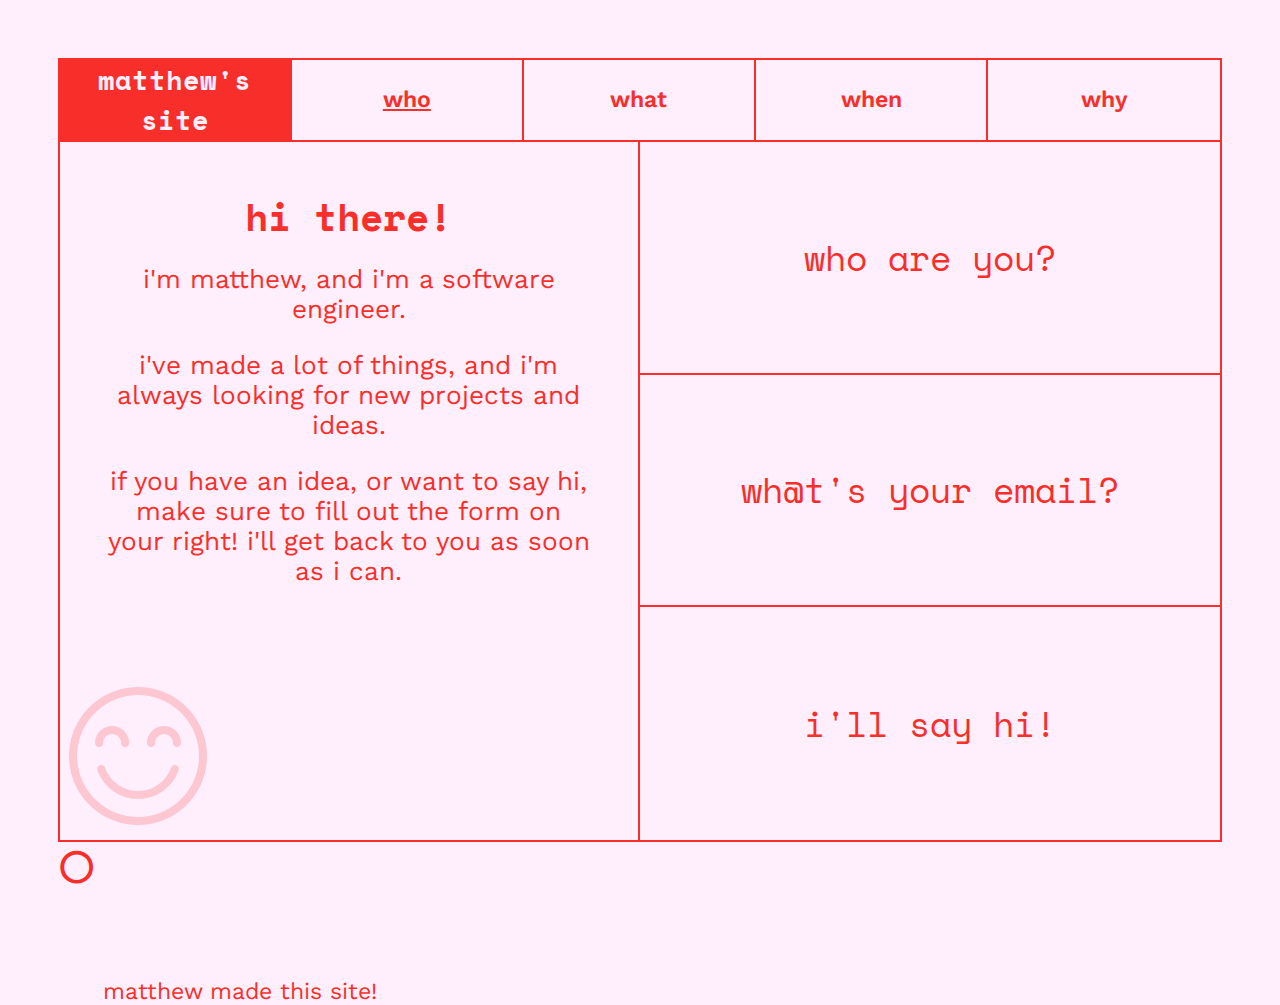
==== commit 86a9b071: "added why/when" ====
--- a/index.html
+++ b/index.html
@@ -8,7 +8,7 @@
     <link rel="stylesheet" href="style/general.css" />
     <link rel="stylesheet" href="style/index.css" />
     <link rel="stylesheet" href="style/media/index.css" />
-    <title>new idea</title>
+    <title>matthew's site - who</title>
   </head>
   <body id="top">
     <main>
--- a/style/general.css
+++ b/style/general.css
@@ -93,6 +93,7 @@
   grid-column: span 2;
   border-left: 0;
   border-top: 0;
+  font-weight: 600;
 
   display: flex;
   justify-content: center;
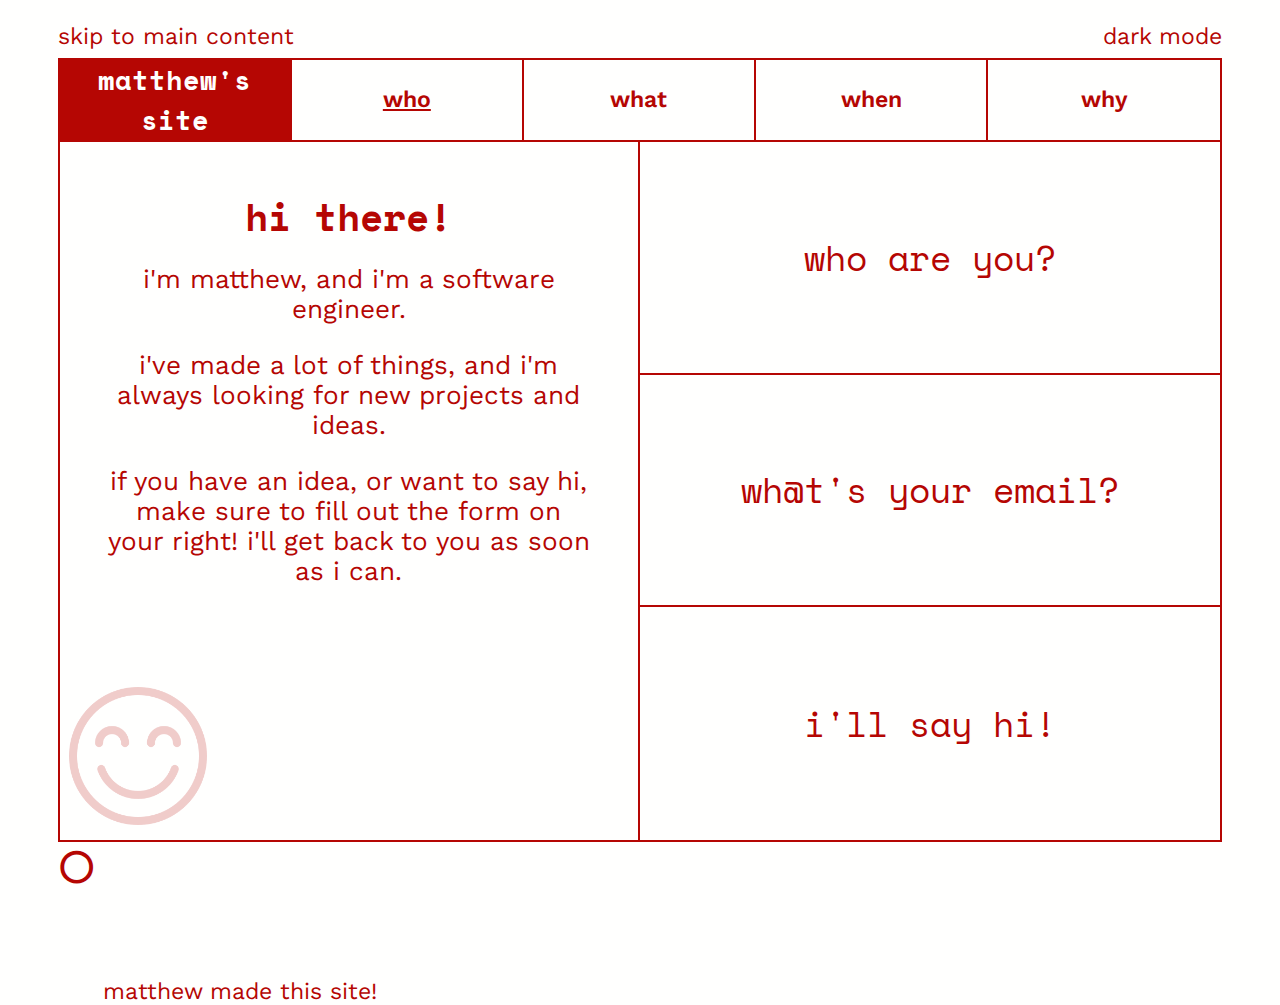
==== commit c725ddb8: "more details" ====
--- a/index.html
+++ b/index.html
@@ -8,10 +8,16 @@
     <link rel="stylesheet" href="style/general.css" />
     <link rel="stylesheet" href="style/index.css" />
     <link rel="stylesheet" href="style/media/index.css" />
+
+    <script src="scripts/darkmode.js"></script>
     <title>matthew's site - who</title>
   </head>
   <body id="top">
-    <main>
+    <span> skip to <a href="#main">main content</a></span>
+    <span id="dark-mode">
+      <a onclick="toggleDarkMode()" href="javascript:void(0)">dark mode</a>
+    </span>
+    <main id="main">
       <div class="nav-item">
         <h1>matthew's site</h1>
       </div>
--- a/style/general.css
+++ b/style/general.css
@@ -1,8 +1,12 @@
 @import url("https://fonts.googleapis.com/css2?family=Space+Mono&family=Work+Sans&display=swap");
 
 :root {
-  --primary: #f72e2a;
-  --secondary: #ffeffc;
+  --primary: #b50603;
+  --secondary: #fffffe;
+  --filter: invert(12%) sepia(65%) saturate(6584%) hue-rotate(5deg)
+    brightness(85%) contrast(112%);
+  --reverse-filter: invert(98%) sepia(4%) saturate(1116%) hue-rotate(337deg)
+    brightness(109%) contrast(105%);
 }
 
 * {
@@ -13,6 +17,20 @@
   font-family: "Work Sans", sans-serif;
   font-size: 1.2rem;
   color: var(--primary);
+}
+
+body > span {
+  position: absolute;
+}
+
+body > span:nth-child(1) {
+  top: 1em;
+  left: 2.5em;
+}
+
+body > span:nth-child(2) {
+  top: 1em;
+  right: 2.5em;
 }
 
 body {
@@ -190,8 +208,7 @@
 
 .icon-large,
 .icon-small {
-  filter: invert(31%) sepia(54%) saturate(6978%) hue-rotate(346deg)
-    brightness(99%) contrast(96%);
+  filter: var(--filter);
 }
 
 .icon-small {
--- a/style/index.css
+++ b/style/index.css
@@ -1,8 +1,3 @@
-:root {
-  --primary: #f72e2a;
-  --secondary: #ffeffc;
-}
-
 form {
   grid-column: span 5;
   grid-row: span 3;
@@ -66,7 +61,7 @@
   z-index: -1;
 }
 
-.spin:hover {
+.bottom-left:hover img {
   animation-play-state: paused;
 }
 
--- a/style/media/index.css
+++ b/style/media/index.css
@@ -1,8 +1,3 @@
-:root {
-  --primary: #f72e2a;
-  --secondary: #ffeffc;
-}
-
 @media (max-width: 900px) {
   main {
     grid-template-columns: repeat(4, 1fr);
